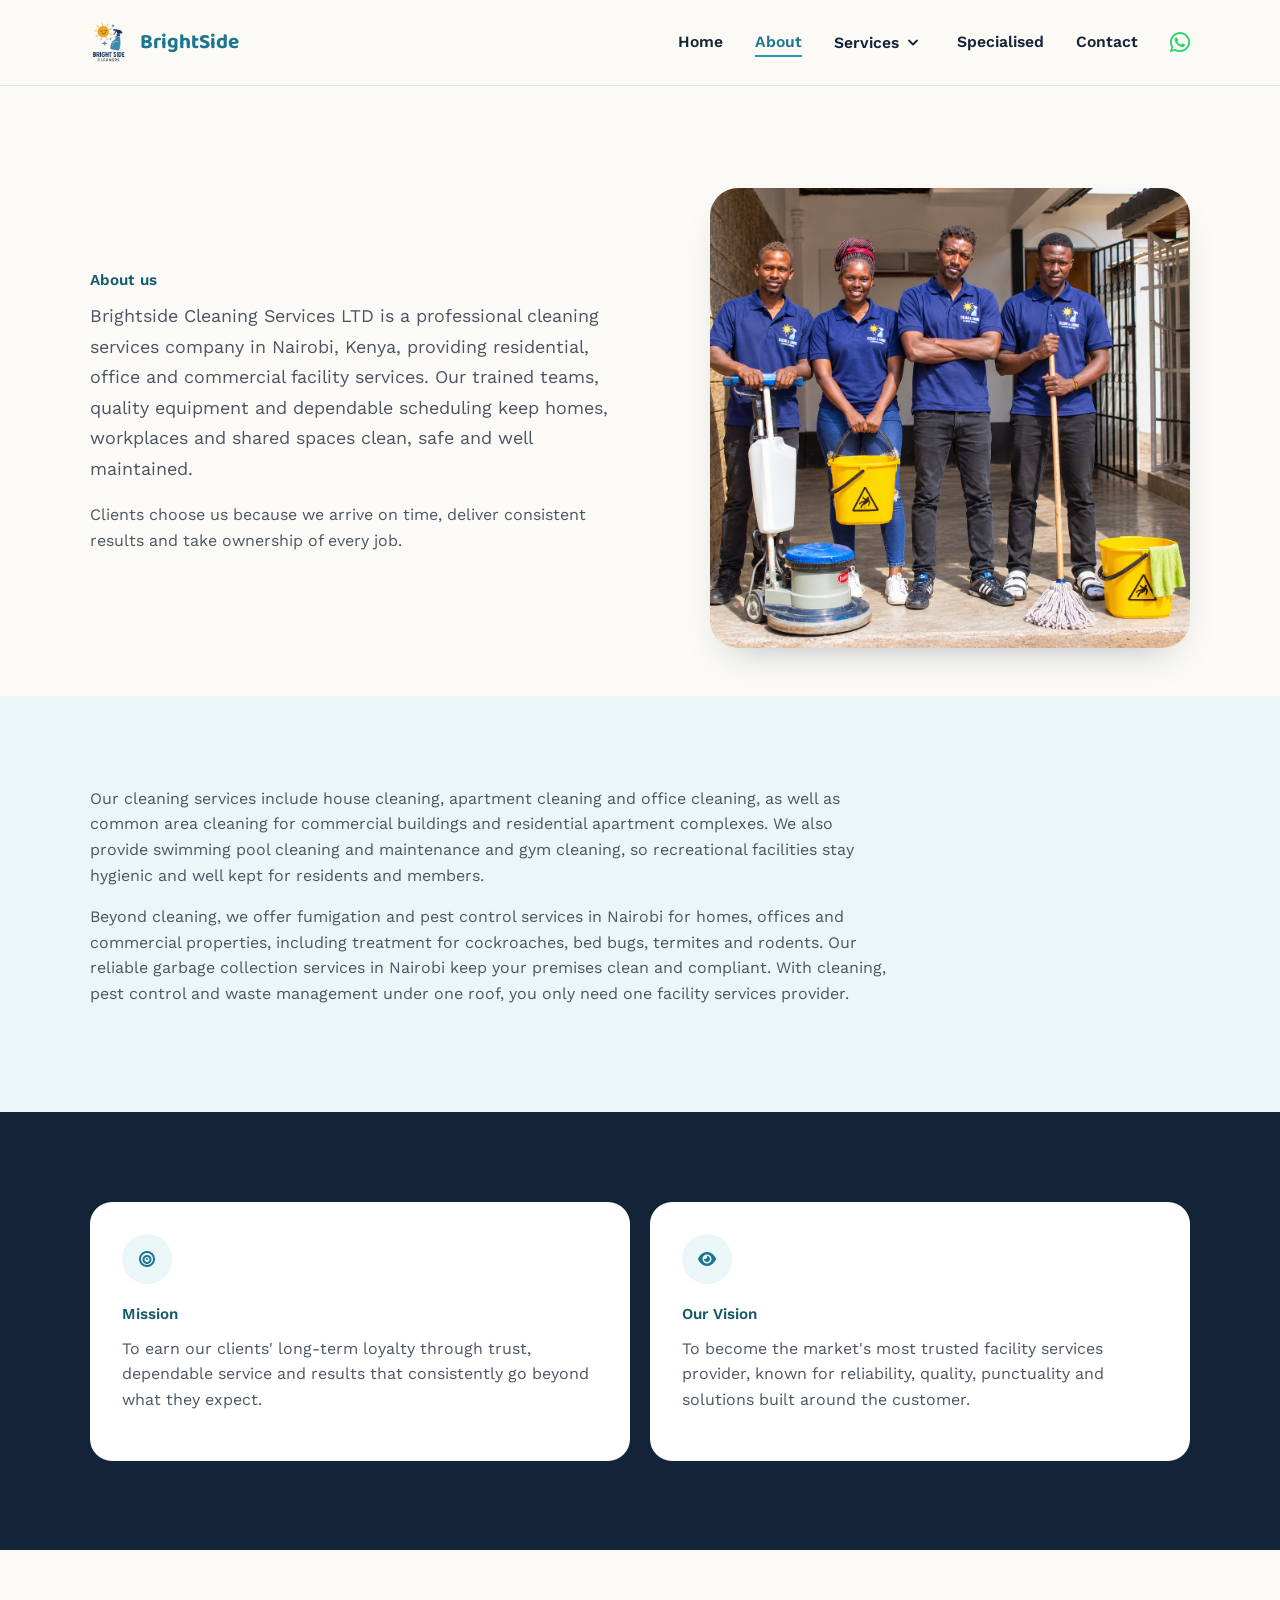
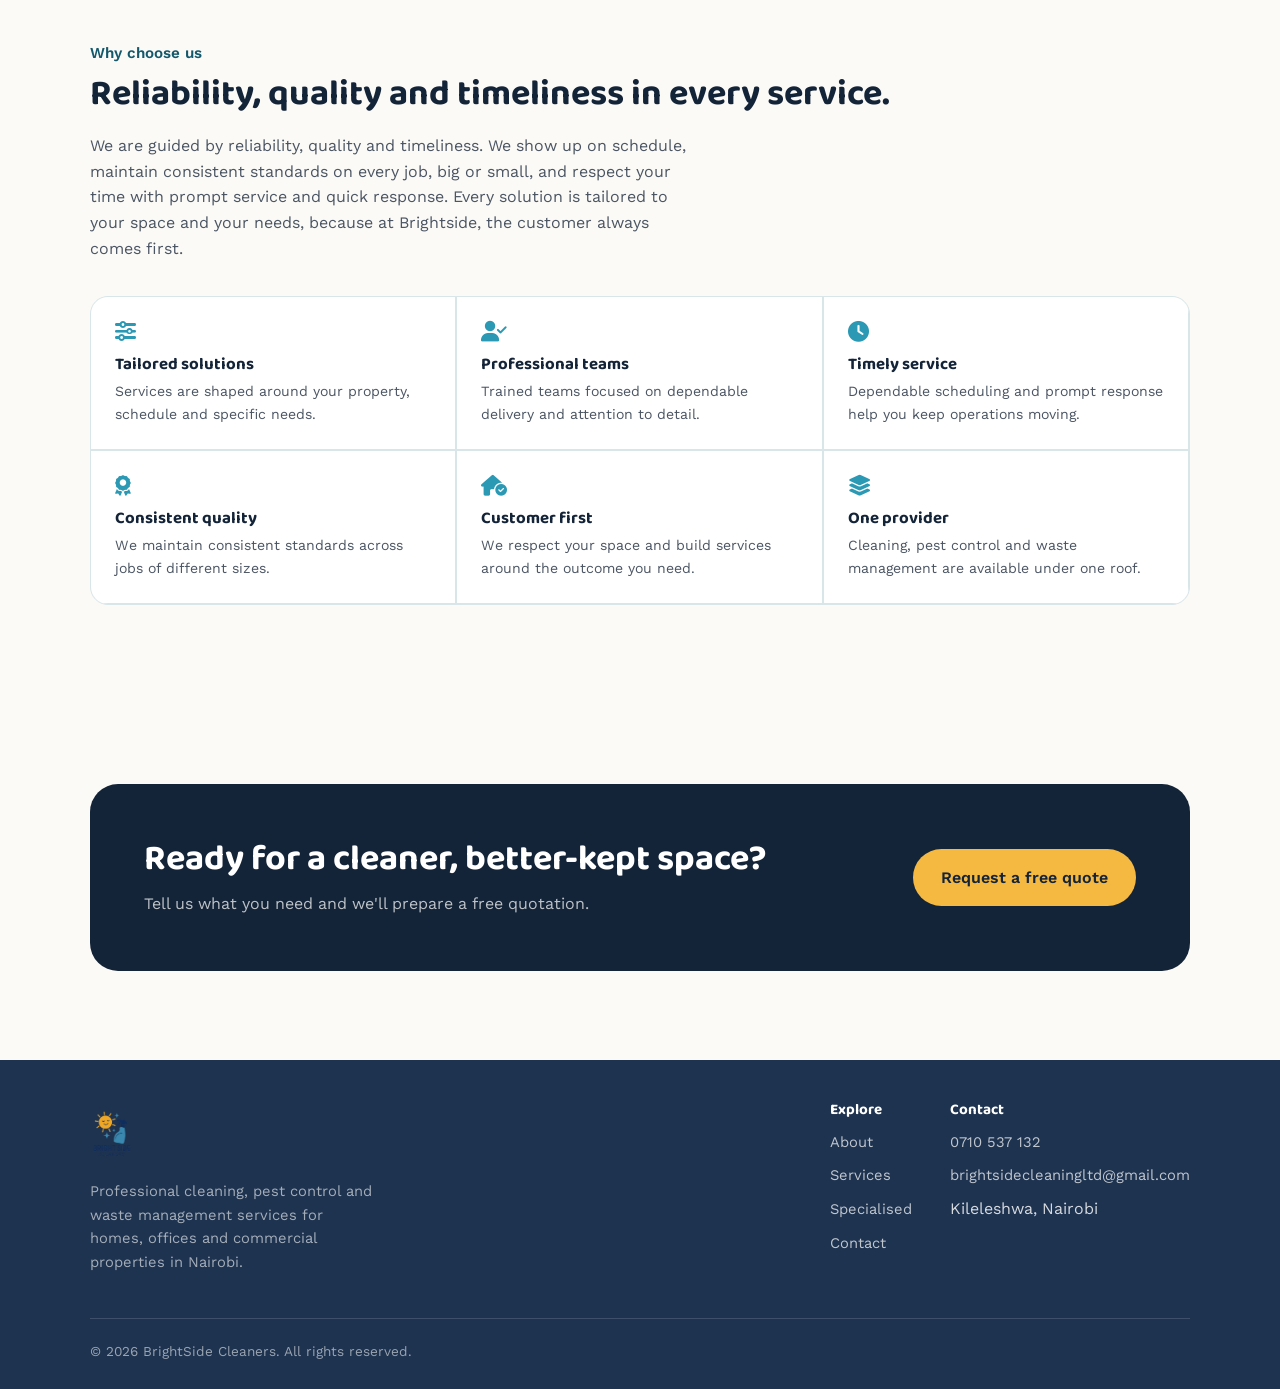
==== about.html @ 04468bd8 "first commit" ====
<!doctype html>
<html lang="en">
<head>
<meta charset="UTF-8"><meta name="viewport" content="width=device-width, initial-scale=1">
<title>About BrightSide Cleaning Services LTD | Nairobi</title><meta name="description" content="Learn about Brightside Cleaning Services LTD, our mission, vision and customer-focused approach to cleaning, pest control and waste management in Nairobi.">
<link rel="icon" href="images/logo.png">
<link rel="preconnect" href="https://fonts.googleapis.com"><link rel="preconnect" href="https://fonts.gstatic.com" crossorigin>
<link href="https://fonts.googleapis.com/css2?family=Baloo+2:wght@500;600;700;800&family=Work+Sans:wght@400;500;600;700&display=swap" rel="stylesheet">
<link rel="stylesheet" href="style.css"><link rel="stylesheet" href="https://cdnjs.cloudflare.com/ajax/libs/font-awesome/6.5.2/css/all.min.css">
</head><body>
<header>
  <nav class="nav">
    <a href="index.html" class="brand" aria-label="BrightSide Cleaners home">
      <img class="brand-mark" src="images/logo.png" alt="BrightSide Cleaners logo"><span>BrightSide</span>
    </a>
    <button class="nav-toggle" id="navToggle" aria-label="Toggle navigation" aria-expanded="false">
      <span></span><span></span><span></span>
    </button>
    <ul class="nav-links" id="navLinks">
      <li><a href="index.html">Home</a></li>
      <li><a href="about.html" aria-current="page">About</a></li>
      <li class="has-dropdown">
  <a href="services.html" class="dropdown-trigger">Services</a>
  <button type="button" class="dropdown-toggle" aria-expanded="false" aria-controls="service-dropdown" aria-label="Toggle services menu">
    <svg class="chevron" width="12" height="12" viewBox="0 0 12 12" fill="none" aria-hidden="true">
      <path d="M2 4.5L6 8.5L10 4.5" stroke="currentColor" stroke-width="1.8" stroke-linecap="round" stroke-linejoin="round"/>
    </svg>
  </button>
  <ul class="service-dropdown" id="service-dropdown">
    <li><a href="services.html#residential">Residential Cleaning</a></li>
    <li><a href="services.html#office">Office Cleaning</a></li>
    <li><a href="services.html#residential-apartments">Residential Apartment Common Areas</a></li>
    <li><a href="services.html#commercial-common-areas">Commercial Building Common Areas</a></li>
    <li><a href="services.html#pool-gym">Pool &amp; Gym Cleaning</a></li>
    <li><a href="services.html#waste-management">Waste Management</a></li>
    <li><a href="services.html#fumigation">Fumigation &amp; Pest Control</a></li>
    <li><a href="services.html#specialised">Specialised Services</a></li>
  </ul>
</li>
      <li><a href="specialised.html">Specialised</a></li>
      <li><a href="contact.html">Contact</a></li>
      <li class="whatsapp-nav"><a href="https://wa.me/254710537132" target="_blank" rel="noopener noreferrer" aria-label="Chat with us on WhatsApp"><i class="fab fa-whatsapp"></i></a></li>
    </ul>
  </nav>
</header>
<main>
<section class="about-intro reveal">
  <div class="wrap about-intro-grid">
    <div>
      <p class="eyebrow">About us</p>
      
      <p class="lead">Brightside Cleaning Services LTD is a professional cleaning services company in Nairobi, Kenya, providing residential, office and commercial facility services. Our trained teams, quality equipment and dependable scheduling keep homes, workplaces and shared spaces clean, safe and well maintained.</p>
      <p>Clients choose us because we arrive on time, deliver consistent results and take ownership of every job.</p>
    </div>
    <div class="about-feature-image"><img src="images/tem.png" alt="BrightSide Cleaning Services team"></div>
  </div>
</section>

<section class="about-services-summary reveal">
  <div class="wrap">
    
    <p>Our cleaning services include house cleaning, apartment cleaning and office cleaning, as well as common area cleaning for commercial buildings and residential apartment complexes. We also provide swimming pool cleaning and maintenance and gym cleaning, so recreational facilities stay hygienic and well kept for residents and members.</p>
    <p>Beyond cleaning, we offer fumigation and pest control services in Nairobi for homes, offices and commercial properties, including treatment for cockroaches, bed bugs, termites and rodents. Our reliable garbage collection services in Nairobi keep your premises clean and compliant. With cleaning, pest control and waste management under one roof, you only need one facility services provider.</p>
  </div>
</section>

<section class="mission-vision reveal">
  <div class="wrap mv-grid">
    <article><span class="mv-icon"><i class="fa-solid fa-bullseye"></i></span><p class="eyebrow">Mission</p><p>To earn our clients' long-term loyalty through trust, dependable service and results that consistently go beyond what they expect.</p></article>
    <article><span class="mv-icon"><i class="fa-solid fa-eye"></i></span><p class="eyebrow">Our Vision</p><p>To become the market's most trusted facility services provider, known for reliability, quality, punctuality and solutions built around the customer.</p></article>
  </div>
</section>

<section class="why reveal" id="why">
  <div class="wrap">
    <p class="eyebrow">Why choose us</p><h2>Reliability, quality and timeliness in every service.</h2>
    <p>We are guided by reliability, quality and timeliness. We show up on schedule, maintain consistent standards on every job, big or small, and respect your time with prompt service and quick response. Every solution is tailored to your space and your needs, because at Brightside, the customer always comes first.</p>
    <div class="why-grid">
      <div class="why-item"><i class="fa-solid fa-sliders"></i><h3>Tailored solutions</h3><p>Services are shaped around your property, schedule and specific needs.</p></div>
      <div class="why-item"><i class="fa-solid fa-user-check"></i><h3>Professional teams</h3><p>Trained teams focused on dependable delivery and attention to detail.</p></div>
      <div class="why-item"><i class="fa-solid fa-clock"></i><h3>Timely service</h3><p>Dependable scheduling and prompt response help you keep operations moving.</p></div>
      <div class="why-item"><i class="fa-solid fa-award"></i><h3>Consistent quality</h3><p>We maintain consistent standards across jobs of different sizes.</p></div>
      <div class="why-item"><i class="fa-solid fa-house-circle-check"></i><h3>Customer first</h3><p>We respect your space and build services around the outcome you need.</p></div>
      <div class="why-item"><i class="fa-solid fa-layer-group"></i><h3>One provider</h3><p>Cleaning, pest control and waste management are available under one roof.</p></div>
    </div>
  </div>
</section>
<section class="reveal"><div class="wrap"><div class="cta-banner"><div><h2>Ready for a cleaner, better-kept space?</h2><p>Tell us what you need and we'll prepare a free quotation.</p></div><a class="btn btn-sun" href="contact.html">Request a free quote</a></div></div></section>
</main>

<footer>
  <div class="wrap">
    <div class="footer-top">
      <div>
        <div class="footer-brand"><img class="brand-mark" src="images/logo.png" alt="BrightSide Cleaners logo"></div>
        <p style="color:rgba(255,255,255,0.6);max-width:32ch;margin-top:0.9rem;font-size:0.92rem;">Professional cleaning, pest control and waste management services for homes, offices and commercial properties in Nairobi.</p>
      </div>
      <div class="footer-links">
        <div>
          <h4>Explore</h4>
          <ul><li><a href="about.html">About</a></li><li><a href="services.html">Services</a></li><li><a href="specialised.html">Specialised</a></li><li><a href="contact.html">Contact</a></li></ul>
        </div>
        <div>
          <h4>Contact</h4>
          <ul><li><a href="tel:0710537132">0710 537 132</a></li><li><a href="mailto:brightsidecleaningltd@gmail.com">brightsidecleaningltd@gmail.com</a></li><li>Kileleshwa, Nairobi</li></ul>
        </div>
      </div>
    </div>
    <div class="footer-bottom"><span>© <span id="year"></span> BrightSide Cleaners. All rights reserved.</span></div>
  </div>
</footer>
<script src="script.js"></script>

</body></html>
---- style.css ----
:root{
  --teal:        #2B98B4;
  --teal-dark:   #1C7690;
  --teal-deep:   #14586C;
  --navy:        #142438;
  --navy-soft:   #1E3350;
  --sun:         #F5B942;
  --sun-dark:    #E0A227;
  --cream:       #FBFAF6;
  --teal-tint:   #EAF6F8;
  --ink:         #1B2430;
  --ink-soft:    #4B5563;
  --line:        #D9E6E9;
  --radius-blob: 42% 58% 61% 39% / 45% 40% 60% 55%;
  --shadow-soft: 0 18px 40px -22px rgba(20,36,56,0.35);
  --maxw: 1180px;
}

*, *::before, *::after{ box-sizing: border-box; }
html{ scroll-behavior: smooth; }

@media (prefers-reduced-motion: reduce){
  html{ scroll-behavior: auto; }
  *, *::before, *::after{ animation-duration: 0.001ms !important; animation-iteration-count: 1 !important; transition-duration: 0.001ms !important; }
}

body{
  margin: 0;
  font-family: "Work Sans", "Segoe UI", Arial, sans-serif;
  color: var(--ink);
  background: var(--cream);
  line-height: 1.6;
  -webkit-font-smoothing: antialiased;
}

h1, h2, h3, h4{
  font-family: "Baloo 2", "Segoe UI", Arial, sans-serif;
  color: var(--navy);
  line-height: 1.15;
  margin: 0 0 0.5em;
  font-weight: 700;
}

h1{ font-size: clamp(2.3rem, 4.4vw, 3.6rem); }
h2{ font-size: clamp(1.7rem, 2.8vw, 2.4rem); }
h3{ font-size: 1.28rem; }

p{ margin: 0 0 1em; color: var(--ink-soft); max-width: 62ch; }

a{ color: inherit; text-decoration: none; }

img{ max-width: 100%; display: block; }

.wrap{
  max-width: var(--maxw);
  margin: 0 auto;
  padding: 0 clamp(1.25rem, 4vw, 2.5rem);
}

section{ padding: clamp(3.5rem, 7vw, 6rem) 0; }

.eyebrow{
  display: inline-block;
  color: var(--teal-deep);
  font-weight: 600;
  font-size: 0.95rem;
  margin-bottom: 0.6em;
}

.btn{
  display: inline-flex;
  align-items: center;
  gap: 0.5em;
  padding: 0.85em 1.6em;
  border-radius: 999px;
  font-weight: 600;
  font-size: 1rem;
  border: 2px solid transparent;
  cursor: pointer;
  transition: transform 0.18s ease, box-shadow 0.18s ease, background 0.18s ease, color 0.18s ease;
  font-family: inherit;
}
.btn-primary{
  background: var(--teal);
  color: #fff;
}
.btn-primary:hover{ background: var(--teal-dark); transform: translateY(-2px); }
.btn-ghost{
  background: transparent;
  border-color: rgba(255,255,255,0.55);
  color: inherit;
}
.btn-ghost:hover{ border-color: var(--teal); color: var(--teal-dark); }
.btn-sun{
  background: var(--sun);
  color: var(--navy);
}
.btn-sun:hover{ background: var(--sun-dark); transform: translateY(-2px); }


header{
  position: sticky;
  top: 0;
  z-index: 50;
  background: rgba(251,250,246,0.9);
  backdrop-filter: blur(8px);
  border-bottom: 1px solid var(--line);
}
.nav{
  display: flex;
  align-items: center;
  justify-content: space-between;
  padding: 0.9rem clamp(1.25rem, 4vw, 2.5rem);
  max-width: var(--maxw);
  margin: 0 auto;
}
.brand{
  display: flex;
  align-items: center;
  gap: 0.6em;
  font-family: "Baloo 2", sans-serif;
  font-weight: 700;
  font-size: 1.3rem;
  color: var(--navy);
}

.brand-mark{
  height: 56px;
  width: auto;
  max-width: none;
  object-fit: contain;
  flex-shrink: 0;
  display: block;
}
.brand span{ color: var(--teal-dark); }

.nav-links{
  display: flex;
  align-items: center;
  gap: 2rem;
  list-style: none;
  margin: 0;
  padding: 0;
}
.nav-links a{
  font-weight: 600;
  font-size: 0.98rem;
  color: var(--navy);
  position: relative;
  padding: 0.2em 0;
}
.nav-links a::after{
  content: "";
  position: absolute;
  left: 0; right: 100%;
  bottom: -2px;
  height: 2px;
  background: var(--teal);
  transition: right 0.25s ease;
}
.nav-links a:hover::after{ right: 0; }
.nav-links a[aria-current="page"]{ color: var(--teal-dark); }
.nav-links a[aria-current="page"]::after{ right: 0; }

.nav-cta{ display: flex; align-items: center; gap: 1rem; }
.nav-cta .btn .short-label{ display:none; }
.nav-toggle{
  display: none;
  background: none; border: none; cursor: pointer;
  padding: 0.4rem;
}
.nav-toggle span{
  display: block; width: 24px; height: 2px; background: var(--navy);
  margin: 5px 0; transition: transform .2s ease, opacity .2s ease;
}

@media (max-width: 880px){
  .nav-links{
    position: absolute;
    top: 100%; left: 0; right: 0;
    background: var(--cream);
    flex-direction: column;
    align-items: flex-start;
    padding: 1.2rem clamp(1.25rem, 4vw, 2.5rem) 1.6rem;
    border-bottom: 1px solid var(--line);
    gap: 1.1rem;
    display: none;
  }
  .nav-links.open{ display: flex; }
  .nav-toggle{ display: block; }
  .nav-cta .btn{ padding: 0.7em 1.1em; font-size: 0.9rem; white-space: nowrap; }
  .nav-cta .btn .full-number{ display:none; }
  .nav-cta .btn .short-label{ display:inline; }
  .brand-mark{ height: 44px; }
}


.hero-full{
  position: relative;
  min-height: min(78vh, 640px);
  display: flex;
  align-items: flex-start;
  overflow: hidden;
}
.hero-media{
  position: absolute;
  inset: 0;
  z-index: 0;
  background: radial-gradient(
    140% 140% at 78% 22%,
    #D6ECF7 0%,
    #9ED0E8 22%,
    #6FADCE 42%,
    #5A92B3 65%,
    #4C86A6 100%
  );
}
.hero-content{
  position: relative;
  z-index: 2;
  width: 100%;
  padding: clamp(2rem, 4vw, 3rem) 0 clamp(6rem, 12vw, 8.5rem);
}
.hero-content h1{
  color: #fff;
  font-size: clamp(2.4rem, 5.2vw, 4rem);
  text-transform: uppercase;
  letter-spacing: -0.01em;
  max-width: 14ch;
  margin-bottom: 0.4em;
}
.hero-content p{
  color: rgba(255,255,255,0.9);
  max-width: 46ch;
  font-size: 1.05rem;
}
.hero-content .hero-actions{ display: flex; gap: 1rem; margin-top: 1.6rem; flex-wrap: wrap; }
.btn-ghost.light{ border-color: rgba(255,255,255,0.65); color: #fff; }
.btn-ghost.light:hover{ border-color: var(--sun); color: var(--sun); }


.hero-photo{
  position: absolute;
  top: 0;
  bottom: 0;
  right: 0;
  width: min(48%, 640px);
  z-index: 1;
  pointer-events: none;
}
.hero-photo img{
  width: 100%;
  height: 100%;
  object-fit: cover;
  object-position: center 35%;
  -webkit-mask-image: linear-gradient(to right, transparent 0%, #000 40%);
  mask-image: linear-gradient(to right, transparent 0%, #000 40%);
}


@media (max-width: 900px){
  .hero-photo{ width: 46%; }
  .hero-photo img{ object-position: 60% 30%; }
  .hero-content .wrap{ padding-right: 44%; }
  .hero-content h1{ font-size: clamp(1.6rem, 6.2vw, 3rem); }
  .hero-content p{ font-size: 0.95rem; }
  .hero-content .btn{ padding: 0.7em 1.2em; font-size: 0.92rem; }
}


.icon-row{
  position: relative;
  z-index: 2;
  margin-top: clamp(-4.5rem, -8vw, -3.2rem);
  margin-bottom: clamp(2rem, 5vw, 3.5rem);
  display: grid;
  grid-template-columns: repeat(3, 1fr);
  gap: 1.4rem;
}
.icon-card{
  background: var(--navy);
  border-radius: 20px;
  padding: 1.8rem 1.6rem;
  box-shadow: var(--shadow-soft);
}
.icon-card h3, .icon-card p{ color: #fff; }
.icon-card p{ color: rgba(255,255,255,0.68); font-size: 0.92rem; margin: 0; }
.icon-card.light{
  background: #fff;
  box-shadow: none;
  border: 1px solid var(--line);
  padding: 1.6rem 1.4rem;
}
.icon-card.light h3{ color: var(--navy); }
.icon-card.light p{ color: var(--ink-soft); }
.icon-circle{
  display: inline-flex;
  align-items: center;
  justify-content: center;
  width: 52px; height: 52px;
  border-radius: 50%;
  background: var(--teal);
  margin-bottom: 1rem;
}
.icon-circle svg{ width: 24px; height: 24px; }
.icon-circle.teal{ background: var(--teal); }
@media (max-width: 780px){
  .icon-row{ grid-template-columns: 1fr; margin-top: clamp(-2.4rem, -6vw, -1.6rem); }
}


.quote-banner{
  display: grid;
  grid-template-columns: 1fr 1fr;
  background: var(--navy);
  border-radius: 0;
  overflow: hidden;
}
.quote-copy{ display: flex; align-items: center; }
.quote-inner{
  padding: clamp(2.6rem, 6vw, 4rem) clamp(1.5rem, 5vw, 4rem);
  max-width: 480px;
  margin-left: auto;
}
.quote-inner h2{ color: #fff; text-transform: uppercase; }
.quote-inner p{ color: rgba(255,255,255,0.72); }
.quote-media img{ width: 100%; height: 100%; object-fit: cover; min-height: 320px; }
@media (max-width: 780px){
  .quote-banner{ grid-template-columns: 1fr; }
  .quote-media img{ min-height: 240px; }
  .quote-inner{ margin: 0; max-width: none; }
}


.hero{
  padding-top: clamp(3rem, 7vw, 5rem);
  position: relative;
  overflow: hidden;
}
.hero .wrap{
  display: grid;
  grid-template-columns: 1.05fr 0.85fr;
  gap: clamp(2rem, 5vw, 4rem);
  align-items: center;
}
.hero-copy .stats{
  display: flex;
  gap: clamp(1.4rem, 3vw, 2.6rem);
  margin-top: 2rem;
  flex-wrap: wrap;
}
.hero-copy .stat b{
  display: block;
  font-family: "Baloo 2", sans-serif;
  font-size: 1.7rem;
  color: var(--teal-deep);
}
.hero-copy .stat span{
  font-size: 0.88rem;
  color: var(--ink-soft);
}
.hero-actions{ display: flex; gap: 1rem; margin-top: 2rem; flex-wrap: wrap; }

.hero-visual{
  position: relative;
  display: flex;
  justify-content: center;
}
.hero-blob{
  position: relative;
  width: min(100%, 380px);
}
.hero-blob img{
  width: 100%;
  aspect-ratio: 3/4;
  object-fit: cover;
  border-radius: var(--radius-blob);
  box-shadow: var(--shadow-soft);
}
.hero-blob::before{
  content:"";
  position: absolute;
  inset: -18px;
  border-radius: var(--radius-blob);
  border: 2px dashed rgba(43,152,180,0.45);
  z-index: -1;
}
.hero-badge{
  position: absolute;
  bottom: -18px;
  left: -28px;
  background: #fff;
  border-radius: 18px;
  box-shadow: var(--shadow-soft);
  padding: 0.9rem 1.15rem;
  display: flex;
  align-items: center;
  gap: 0.7rem;
  max-width: 210px;
}
.hero-badge svg{ width: 34px; height: 34px; flex-shrink: 0; }
.hero-badge strong{ display:block; font-size: 0.92rem; color: var(--navy); }
.hero-badge small{ color: var(--ink-soft); font-size: 0.78rem; }

.wave{
  display: block;
  width: 100%;
  line-height: 0;
  margin-top: clamp(2.5rem, 6vw, 4rem);
}
.wave svg{ width: 100%; height: auto; display:block; }


.page-hero{
  background: var(--teal-tint);
  padding: clamp(2.6rem, 6vw, 3.8rem) 0 clamp(2rem, 5vw, 3rem);
}
.page-hero .crumb{
  font-size: 0.88rem;
  color: var(--teal-deep);
  font-weight: 600;
  margin-bottom: 0.9rem;
}
.page-hero .crumb a{ color: var(--ink-soft); }
.page-hero .crumb a:hover{ color: var(--teal-deep); }
.page-hero h1{ margin-bottom: 0.4em; }
.page-hero p{ max-width: 60ch; }


.about .wrap{
  display: grid;
  grid-template-columns: 0.85fr 1.15fr;
  gap: clamp(2rem, 5vw, 4rem);
  align-items: center;
}
.about-media{
  position: relative;
}
.about-media img{
  border-radius: 24px 24px 24px 90px;
  box-shadow: var(--shadow-soft);
  width: 100%;
  object-fit: cover;
  aspect-ratio: 4/3.4;
}
.about-media .dot-field{
  position: absolute;
  bottom: -22px;
  right: -22px;
  width: 92px;
  height: 92px;
  z-index: -1;
}
.value-list{
  list-style: none;
  margin: 1.5rem 0 0;
  padding: 0;
  display: grid;
  gap: 0.9rem;
}
.value-list li{
  display: flex;
  gap: 0.8rem;
  align-items: flex-start;
  padding-bottom: 0.9rem;
  border-bottom: 1px solid var(--line);
}
.value-list li:last-child{ border-bottom: none; }
.value-list svg{ width: 22px; height: 22px; flex-shrink: 0; margin-top: 0.15rem; color: var(--teal); }
.value-list b{ color: var(--navy); }


.services{ background: var(--teal-tint); }
.tab-row{
  display: flex;
  flex-wrap: wrap;
  gap: 0.6rem;
  margin: 2rem 0 2.4rem;
}
.tab-btn{
  border: 2px solid var(--teal);
  background: transparent;
  color: var(--teal-deep);
  padding: 0.6em 1.3em;
  border-radius: 999px;
  font-family: "Baloo 2", sans-serif;
  font-weight: 600;
  font-size: 0.98rem;
  cursor: pointer;
  transition: background .18s ease, color .18s ease;
}
.tab-btn.active, .tab-btn:hover{
  background: var(--teal);
  color: #fff;
}
.tab-panels{ position: relative; }
.tab-panel{
  display: none;
  grid-template-columns: 1fr 1fr;
  gap: clamp(1.6rem, 4vw, 3rem);
  align-items: center;
}
.tab-panel.active{ display: grid; }
.tab-panel img{
  border-radius: 20px;
  box-shadow: var(--shadow-soft);
  aspect-ratio: 4/3.2;
  object-fit: cover;
  width: 100%;
}
.tab-panel ul{
  list-style: none;
  margin: 1.2rem 0 0;
  padding: 0;
  display: grid;
  gap: 0.8rem;
}
.tab-panel ul li{
  padding-left: 1.6rem;
  position: relative;
  color: var(--ink-soft);
}
.tab-panel ul li::before{
  content: "";
  position: absolute;
  left: 0; top: 0.55em;
  width: 8px; height: 8px;
  border-radius: 50%;
  background: var(--sun);
}
.tab-panel ul li b{ color: var(--navy); }


.why .wrap > p{ max-width: 60ch; }
.why-grid{
  display: grid;
  grid-template-columns: repeat(auto-fit, minmax(230px, 1fr));
  gap: 0;
  margin-top: 2.2rem;
  border-top: 1px solid var(--line);
  border-left: 1px solid var(--line);
}
.why-item{
  padding: 1.8rem 1.6rem;
  border-right: 1px solid var(--line);
  border-bottom: 1px solid var(--line);
}
.why-item svg{ width: 30px; height: 30px; color: var(--teal); margin-bottom: 0.8rem; }
.why-item h3{ margin-bottom: 0.35em; font-size: 1.1rem; }
.why-item p{ font-size: 0.94rem; margin: 0; }


.specialized{ background: var(--navy); color: #fff; }
.specialized h2, .specialized .eyebrow{ color: #fff; }
.specialized .eyebrow{ color: var(--sun); }
.specialized > .wrap > p{ color: rgba(255,255,255,0.75); }
.zig{
  display: grid;
  grid-template-columns: 1fr 1fr;
  gap: clamp(1.8rem, 5vw, 3.4rem);
  align-items: center;
  padding: 2.6rem 0;
  border-bottom: 1px solid rgba(255,255,255,0.12);
}
.zig:last-child{ border-bottom: none; }
.zig:nth-child(even) .zig-media{ order: 2; }
.zig-media img{
  border-radius: 18px;
  aspect-ratio: 5/3.6;
  object-fit: cover;
  box-shadow: 0 24px 50px -20px rgba(0,0,0,0.55);
}
.zig-text h3{ color: #fff; }
.zig-text p{ color: rgba(255,255,255,0.72); }


.contact{ background: var(--cream); }
.contact .wrap{
  display: grid;
  grid-template-columns: 1fr 1fr;
  gap: clamp(2rem, 5vw, 4rem);
  align-items: stretch;
}
.contact-card{
  background: var(--teal);
  color: #fff;
  border-radius: 24px;
  padding: clamp(1.8rem, 4vw, 2.6rem);
  display: flex;
  flex-direction: column;
  justify-content: space-between;
}
.contact-card h3{ color: #fff; }
.contact-list{ list-style: none; margin: 1.4rem 0 0; padding: 0; display: grid; gap: 1.1rem; }
.contact-list li{ display: flex; gap: 0.8rem; align-items: center; }
.contact-list svg{ width: 22px; height: 22px; flex-shrink: 0; }
.contact-list a, .contact-list span{ font-weight: 600; }

.form-card{
  background: #fff;
  border-radius: 24px;
  padding: clamp(1.8rem, 4vw, 2.6rem);
  box-shadow: var(--shadow-soft);
}
.form-row{ display: grid; gap: 1rem; margin-top: 1.2rem; }
.form-row.two{ grid-template-columns: 1fr 1fr; }
label{ display: block; font-size: 0.85rem; font-weight: 600; color: var(--navy); margin-bottom: 0.35em; }
input, select, textarea{
  width: 100%;
  padding: 0.75em 0.9em;
  border-radius: 10px;
  border: 1.5px solid var(--line);
  font-family: inherit;
  font-size: 0.96rem;
  background: var(--cream);
  color: var(--ink);
}
input:focus, select:focus, textarea:focus{
  outline: 2px solid var(--teal);
  outline-offset: 1px;
}
textarea{ resize: vertical; min-height: 90px; }
.form-note{ font-size: 0.82rem; margin-top: 0.9rem; color: var(--ink-soft); }


.teaser-grid{
  display: grid;
  grid-template-columns: repeat(auto-fit, minmax(240px, 1fr));
  gap: 1.6rem;
  margin-top: 2.2rem;
}
.teaser-card{
  background: #fff;
  border-radius: 20px;
  overflow: hidden;
  box-shadow: var(--shadow-soft);
  display: flex;
  flex-direction: column;
  transition: transform 0.2s ease;
}
.teaser-card:hover{ transform: translateY(-4px); }
.teaser-card img{ aspect-ratio: 4/2.8; object-fit: cover; width: 100%; }
.teaser-card .teaser-body{ padding: 1.4rem 1.4rem 1.6rem; display:flex; flex-direction:column; gap: 0.5rem; flex: 1; }
.teaser-card h3{ margin-bottom: 0; }
.teaser-card p{ font-size: 0.94rem; margin: 0; flex: 1; }
.teaser-card .teaser-link{
  color: var(--teal-deep);
  font-weight: 600;
  font-size: 0.92rem;
  display: inline-flex;
  align-items: center;
  gap: 0.3em;
  margin-top: 0.4rem;
}
.teaser-card .teaser-link svg{ width: 16px; height: 16px; transition: transform 0.18s ease; }
.teaser-card:hover .teaser-link svg{ transform: translateX(3px); }


.cta-banner{
  background: var(--navy);
  color: #fff;
  border-radius: 28px;
  padding: clamp(2.2rem, 5vw, 3.4rem);
  display: flex;
  flex-wrap: wrap;
  align-items: center;
  justify-content: space-between;
  gap: 1.6rem;
}
.cta-banner h2{ color: #fff; margin-bottom: 0.3em; }
.cta-banner p{ color: rgba(255,255,255,0.72); margin: 0; }


.partners{ padding-top: 0; padding-bottom: clamp(2rem, 5vw, 3rem); }
.partners .wrap{ text-align: center; }
.partners p.label{
  text-transform: none;
  color: var(--ink-soft);
  font-weight: 600;
  margin-bottom: 1.4rem;
}
.partners-row{
  display: flex;
  flex-wrap: wrap;
  justify-content: center;
  gap: clamp(1.6rem, 5vw, 3.2rem);
  align-items: center;
}
.partners-row span{
  font-family: "Baloo 2", sans-serif;
  font-weight: 600;
  color: var(--ink-soft);
  opacity: 0.8;
  font-size: 1.05rem;
}


footer{
  background: var(--navy-soft);
  color: rgba(255,255,255,0.82);
  padding: 2.6rem 0 1.6rem;
}
.footer-top{
  display: flex;
  flex-wrap: wrap;
  gap: 2rem;
  justify-content: space-between;
  align-items: flex-start;
  padding-bottom: 1.8rem;
  border-bottom: 1px solid rgba(255,255,255,0.14);
}
.footer-brand{ display: flex; align-items: center; gap: 0.6em; font-family:"Baloo 2",sans-serif; font-weight:700; font-size:1.2rem; color:#fff; }
.footer-brand .brand-mark{ height: 64px; width: auto; max-width: none; object-fit: contain; }
.footer-links{ display: flex; gap: 2.4rem; flex-wrap: wrap; }
.footer-links ul{ list-style: none; margin: 0.6rem 0 0; padding: 0; display: grid; gap: 0.5rem; }
.footer-links h4{ color: #fff; font-size: 0.95rem; margin: 0; }
.footer-links a{ color: rgba(255,255,255,0.72); font-size: 0.92rem; }
.footer-links a:hover{ color: var(--sun); }
.footer-bottom{
  display: flex;
  justify-content: space-between;
  flex-wrap: wrap;
  gap: 0.6rem;
  padding-top: 1.4rem;
  font-size: 0.85rem;
  color: rgba(255,255,255,0.55);
}


.reveal{
  opacity: 0;
  transform: translateY(18px);
  transition: opacity 0.6s ease, transform 0.6s ease;
}
.reveal.in{ opacity: 1; transform: none; }


@media (max-width: 900px){
  .hero .wrap{ grid-template-columns: 1fr; }
  .hero-visual{ order: -1; }
  .about .wrap{ grid-template-columns: 1fr; }
  .contact .wrap{ grid-template-columns: 1fr; }
  .tab-panel{ grid-template-columns: 1fr; }
  .zig, .zig:nth-child(even){ grid-template-columns: 1fr; }
  .zig-media{ order: -1 !important; }
  .form-row.two{ grid-template-columns: 1fr; }
}


.nav-cta .btn-primary{
  background: transparent;
  color: #25D366;
  box-shadow: none;
  border: none;
  padding: 0;
  border-radius: 0;
  font-size: 1.8rem;
  line-height: 1;
}
.nav-cta .btn-primary:hover{
  background: transparent;
  color: #128C7E;
  transform: none;
  box-shadow: none;
}
.nav-cta .btn-primary .full-number,
.nav-cta .btn-primary .short-label{
  display: none;
}
.nav-cta .btn-primary i{
  display: block;
}


.nav-links .whatsapp-nav a{
  color: #25D366;
  font-size: 1.45rem;
  display: flex;
  align-items: center;
  padding: 0;
}
.nav-links .whatsapp-nav a::after{
  display: none;
}
.nav-links .whatsapp-nav a:hover{
  color: #128C7E;
}
.nav-links .whatsapp-nav a:hover::after{
  display: none;
}


/* ---------- Contact page (redesign) ---------- */
.btn-wa{ background:#25D366; color:#fff; }
.btn-wa:hover{ background:#1DA851; transform:translateY(-2px); }

.ct-hero{ background:var(--navy); padding:clamp(2.6rem,6vw,4rem) 0 clamp(5rem,10vw,7rem); }
.ct-hero .crumb{ color:var(--sun); font-size:0.88rem; font-weight:600; margin-bottom:0.9rem; }
.ct-hero .crumb a{ color:rgba(255,255,255,0.7); }
.ct-hero h1{ color:#fff; max-width:16ch; }
.ct-hero p{ color:rgba(255,255,255,0.75); }
.ct-hero .ct-quick{ display:flex; flex-wrap:wrap; gap:0.8rem; margin-top:1.4rem; }
.ct-hero .btn-ghost{ border-color:rgba(255,255,255,0.4); color:#fff; }
.ct-hero .btn-ghost:hover{ border-color:var(--sun); color:var(--sun); }

.ct-main{ position:relative; z-index:2; padding-top:0; margin-top:clamp(-4.5rem,-7vw,-3rem); }
.ct-grid{ display:grid; grid-template-columns:1.3fr 0.7fr; gap:clamp(1.4rem,3vw,2.2rem); align-items:start; }

.ct-form{
  background:#fff;
  border:1px solid var(--line);
  border-radius:24px;
  padding:clamp(1.6rem,4vw,2.4rem);
  box-shadow:var(--shadow-soft);
}
.ct-form h2{ font-size:1.6rem; margin-bottom:0.3em; }
.ct-form fieldset{ border:0; padding:0; margin:1.4rem 0 0; min-width:0; }
.ct-form legend{ font-size:0.85rem; font-weight:600; color:var(--navy); margin-bottom:0.6em; padding:0; }
.chips{ display:flex; flex-wrap:wrap; gap:0.5rem; }
.chip{ position:relative; margin:0; }
.chip input{ position:absolute; opacity:0; width:1px; height:1px; padding:0; border:0; }
.chip span{
  display:inline-block;
  padding:0.5em 1em;
  border:1.5px solid var(--line);
  border-radius:999px;
  font-size:0.9rem;
  font-weight:500;
  color:var(--ink-soft);
  background:var(--cream);
  cursor:pointer;
  transition:background 0.18s ease, color 0.18s ease, border-color 0.18s ease;
}
.chip span:hover{ border-color:var(--teal); }
.chip input:checked + span{ background:var(--teal); border-color:var(--teal); color:#fff; }
.chip input:focus-visible + span{ outline:2px solid var(--navy); outline-offset:2px; }
.ct-send{ width:100%; justify-content:center; margin-top:1.4rem; font-size:1.02rem; }

.ct-side{ display:grid; gap:1.2rem; }
.ct-card{ background:#fff; border:1px solid var(--line); border-radius:20px; padding:1.5rem; }
.ct-card h3{ font-size:1.1rem; margin-bottom:0; }
.ct-links{ list-style:none; margin:1rem 0 0; padding:0; display:grid; gap:0.9rem; }
.ct-links li{ display:flex; gap:0.8rem; align-items:center; font-weight:600; color:var(--navy); overflow-wrap:anywhere; }
.ct-ico{
  flex:0 0 auto;
  width:38px; height:38px;
  border-radius:50%;
  background:var(--teal-tint);
  color:var(--teal-deep);
  display:grid; place-items:center;
}
.ct-ico svg{ width:20px; height:20px; }
.ct-steps{ list-style:none; counter-reset:step; margin:1rem 0 0; padding:0; display:grid; gap:1rem; }
.ct-steps li{ counter-increment:step; display:flex; gap:0.8rem; align-items:flex-start; font-size:0.93rem; color:var(--ink-soft); }
.ct-steps li::before{
  content:counter(step);
  flex:0 0 auto;
  width:26px; height:26px;
  border-radius:50%;
  background:var(--sun);
  color:var(--navy);
  font-weight:700;
  font-size:0.85rem;
  display:grid; place-items:center;
}

@media (max-width: 900px){
  .ct-grid{ grid-template-columns:1fr; }
}


/* ---------- Contact page: pin drop map ---------- */
.pin-block{ margin-top:1.2rem; }
.pin-head{ display:flex; flex-wrap:wrap; align-items:center; justify-content:space-between; gap:0.6rem; margin-bottom:0.6rem; }
.pin-label{ font-size:0.85rem; font-weight:600; color:var(--navy); }
.pin-actions{ display:flex; gap:0.5rem; }
.pin-btn{
  border:1.5px solid var(--teal);
  background:transparent;
  color:var(--teal-deep);
  padding:0.4em 0.9em;
  border-radius:999px;
  font-family:inherit;
  font-weight:600;
  font-size:0.85rem;
  cursor:pointer;
  transition:background 0.18s ease, color 0.18s ease;
}
.pin-btn:hover{ background:var(--teal); color:#fff; }
.pin-map{
  height:260px;
  border-radius:14px;
  border:1.5px solid var(--line);
  isolation:isolate;
  background:var(--teal-tint);
}
.ct-pin-wrap{ background:transparent; border:0; }
.ct-pin{
  display:block;
  width:26px; height:26px;
  background:var(--teal);
  border:3px solid #fff;
  border-radius:50% 50% 50% 0;
  transform:rotate(-45deg);
  box-shadow:0 4px 10px rgba(20,36,56,0.4);
}

/* ===== BrightSide 2026 content refresh ===== */
.hero-kicker{color:rgba(255,255,255,.8);font-size:.78rem;letter-spacing:.18em;font-weight:700;margin:0 0 1rem}
.hero-lede{color:rgba(255,255,255,.86);font-size:1.08rem;max-width:55ch;margin:1rem 0 1.5rem}

/* ----- Services dropdown: opens/closes only via the arrow button ----- */
.nav-links>li.has-dropdown{position:relative;display:flex;align-items:center;gap:2px}

.dropdown-toggle{
  background:none;border:0;padding:6px;cursor:pointer;
  color:var(--navy);display:inline-flex;align-items:center;
  border-radius:6px;transition:background .2s;
}
.dropdown-toggle:hover{background:rgba(20,36,56,.07)}
.dropdown-toggle:focus-visible{outline:2px solid var(--teal);outline-offset:2px}

.chevron{transition:transform .25s ease}
.has-dropdown.open .chevron{transform:rotate(180deg)}

.service-dropdown{position:absolute;top:calc(100% + 1rem);right:-1rem;width:300px;background:#fff;border:1px solid var(--line);border-radius:16px;padding:.65rem;list-style:none;margin:0;box-shadow:0 18px 45px -25px rgba(20,36,56,.45);opacity:0;visibility:hidden;transform:translateY(8px);transition:.2s ease;z-index:100}
.has-dropdown.open .service-dropdown{opacity:1;visibility:visible;transform:translateY(0)}
.service-dropdown li a{display:block!important;padding:.62rem .75rem!important;border-radius:10px;font-size:.88rem!important;font-weight:600}
.service-dropdown li a:hover{background:var(--teal-tint);color:var(--teal-dark)}
.service-dropdown li a::after{display:none!important}

.promise-strip{padding:0 0 1rem;background:var(--cream)}
.promise-grid{display:grid;grid-template-columns:repeat(3,1fr);gap:1rem;margin-top:-2.8rem;position:relative;z-index:5}
.promise-card{background:#fff;border:1px solid var(--line);border-radius:18px;padding:1.25rem;display:flex;gap:1rem;box-shadow:var(--shadow-soft)}
.promise-card .icon-circle{flex:0 0 48px;width:48px;height:48px}
.promise-card .icon-circle i{font-size:1rem;color:#fff}
.promise-card h3{font-size:1.08rem;margin-bottom:.25rem}
.promise-card p{font-size:.88rem;margin:0}
.about-split{display:grid;grid-template-columns:1fr 1fr;gap:clamp(2rem,6vw,5rem);align-items:center}
.btn-outline{border:2px solid var(--teal);color:var(--teal-dark);background:transparent}
.btn-outline:hover{background:var(--teal);color:#fff;transform:translateY(-2px)}
.section-intro{max-width:70ch}
.service-card-grid{display:grid;grid-template-columns:repeat(4,1fr);gap:1.15rem;margin-top:2.2rem}
.service-card{background:#fff;border:1px solid var(--line);border-radius:18px;overflow:hidden;box-shadow:0 12px 30px -24px rgba(20,36,56,.5);transition:transform .2s,box-shadow .2s}
.service-card:hover{transform:translateY(-5px);box-shadow:0 22px 45px -28px rgba(20,36,56,.55)}
.service-card img{width:100%;height:180px;object-fit:cover}
.service-card>div{padding:1.2rem}
.service-number{font-size:.72rem;font-weight:800;letter-spacing:.12em;color:var(--teal-dark)}
.service-card h3{font-size:1.1rem;margin:.35rem 0 .45rem}
.service-card p{font-size:.88rem;min-height:4.1em}
.service-card b{font-size:.82rem;color:var(--teal-dark)}
.featured-service{background:var(--navy)}
.featured-service h3,.featured-service p,.featured-service b{color:#fff}
.featured-service .service-number{color:var(--sun)}
.center-action{text-align:center;margin-top:2.2rem}
.coverage{background:var(--navy);color:#fff}
.coverage h2{color:#fff}.coverage p{color:rgba(255,255,255,.72)}
.coverage-grid{display:grid;grid-template-columns:1.3fr .7fr;gap:3rem;align-items:center}
.area-pills{display:flex;flex-wrap:wrap;gap:.55rem;margin-top:1.4rem}
.area-pills span{padding:.5rem .8rem;border:1px solid rgba(255,255,255,.2);border-radius:999px;color:rgba(255,255,255,.85);font-size:.84rem}
.coverage-panel{padding:1.7rem;border:1px solid rgba(255,255,255,.15);border-radius:20px;background:rgba(255,255,255,.05)}
.coverage-panel>i{font-size:1.7rem;color:var(--sun);margin-bottom:1rem}.coverage-panel h3{color:#fff}
.partners{background:#fff}
.logo-grid{display:grid;grid-template-columns:repeat(6,1fr);gap:1rem;margin-top:2rem}
.client-logo{height:110px;border:1px solid var(--line);border-radius:14px;background:#fff;display:flex;align-items:center;justify-content:center;padding:1rem;filter:grayscale(1);transition:.2s}
.client-logo:hover{filter:grayscale(0);transform:translateY(-3px)}
.client-logo img{max-width:100%;max-height:72px;width:auto;object-fit:contain}
.client-logo.image-wide img{max-width:150px}

.about-intro{padding:clamp(4rem,8vw,7rem) 0 3rem}
.about-intro-grid{display:grid;grid-template-columns:1.05fr .95fr;gap:clamp(2rem,7vw,6rem);align-items:center}
.about-intro h1{font-size:clamp(2.6rem,5vw,4.5rem)}
.lead{font-size:1.12rem!important;line-height:1.7}
.about-feature-image{border-radius:28px;overflow:hidden;box-shadow:var(--shadow-soft)}
.about-feature-image img{width:100%;height:460px;object-fit:cover}
.about-services-summary{background:var(--teal-tint)}
.about-services-summary p{max-width:80ch}
.mini-stat-grid{display:grid;grid-template-columns:repeat(3,1fr);gap:1rem;margin-bottom:2.2rem}
.mini-stat-grid>div{background:#fff;padding:1.35rem;border:1px solid var(--line);border-radius:16px}
.mini-stat-grid strong{color:var(--teal);font-size:.8rem;letter-spacing:.12em}
.mini-stat-grid h3{margin:.35rem 0}
.mini-stat-grid p{margin:0;font-size:.9rem}
.mission-vision{background:var(--navy)}
.mv-grid{display:grid;grid-template-columns:1fr 1fr;gap:1.25rem}
.mv-grid article{background:#fff;border-radius:22px;padding:2rem}
.mv-grid h2{margin-bottom:.65rem}
.mv-icon{width:50px;height:50px;border-radius:50%;display:grid;place-items:center;background:var(--teal-tint);color:var(--teal-dark);margin-bottom:1.1rem}
.why{background:var(--cream)}
.why-grid{display:grid;grid-template-columns:repeat(3,1fr);gap:1px;background:var(--line);border:1px solid var(--line);border-radius:18px;overflow:hidden;margin-top:2.2rem}
.why-item{background:#fff;padding:1.5rem}
.why-item>i{font-size:1.3rem;color:var(--teal);margin-bottom:.8rem}
.why-item h3{font-size:1.05rem}.why-item p{font-size:.88rem;margin:0}

.services-hero{padding:clamp(4rem,8vw,7rem) 0 3.5rem;background:linear-gradient(135deg,var(--navy),var(--navy-soft));color:#fff}
.services-hero h1{color:#fff;max-width:850px}.services-hero .eyebrow{color:var(--sun)}.services-hero .lead{color:rgba(255,255,255,.78);max-width:68ch}
.hero-service-links{display:flex;flex-wrap:wrap;gap:.65rem;margin-top:1.5rem}
.hero-service-links a{border:1px solid rgba(255,255,255,.2);padding:.55rem .85rem;border-radius:999px;font-size:.83rem;color:#fff}
.hero-service-links a:hover{border-color:var(--sun);color:var(--sun)}
.service-detail-section{padding:clamp(4rem,7vw,6rem) 0}
.service-detail-section.alt{background:#f1f8f9}
.service-detail-grid{display:grid;grid-template-columns:1fr 1fr;gap:clamp(2rem,6vw,5rem);align-items:center}
.service-detail-grid.reverse .service-detail-image{order:2}
.service-detail-grid.reverse .service-detail-copy{order:1}
.service-detail-image{position:relative;border-radius:24px;overflow:hidden;box-shadow:var(--shadow-soft)}
.service-detail-image>img{width:100%;height:440px;object-fit:cover}
.service-detail-copy h2{font-size:clamp(2rem,3.5vw,3rem)}
.service-detail-copy>p{font-size:1.03rem}
.service-tag{display:inline-block;text-transform:uppercase;letter-spacing:.12em;font-weight:800;font-size:.72rem;color:var(--teal-dark);margin-bottom:.65rem}
.check-list{padding:0;margin:1.2rem 0 1.5rem;list-style:none}
.check-list li{position:relative;padding:.5rem 0 .5rem 1.8rem;border-bottom:1px solid var(--line);font-size:.92rem}
.check-list li::before{content:"✓";position:absolute;left:0;color:var(--teal);font-weight:800}
.text-link{font-weight:700;color:var(--teal-dark)}
.image-duo{overflow:visible}.image-duo>img{border-radius:24px}.image-badge{position:absolute;right:-15px;bottom:20px;background:#fff;padding:.75rem 1rem;border-radius:12px;box-shadow:var(--shadow-soft);font-weight:700;color:var(--navy)}
.image-badge i{color:var(--teal);margin-right:.35rem}
.waste-section{background:#111c24;color:#fff;padding:clamp(4rem,8vw,7rem) 0}
.waste-grid{display:grid;grid-template-columns:1fr 1fr;gap:clamp(2rem,6vw,5rem);align-items:center}
.waste-copy h2{color:#fff;font-size:clamp(2rem,4vw,3.2rem)}
.waste-copy>p{color:rgba(255,255,255,.72)}
.waste-copy .service-tag{color:var(--sun)}
.waste-points{display:grid;grid-template-columns:repeat(3,1fr);gap:.75rem;margin:1.8rem 0}
.waste-points>div{padding:1rem;border:1px solid rgba(255,255,255,.12);border-radius:14px;background:rgba(255,255,255,.04)}
.waste-points i{color:var(--sun);font-size:1.15rem}.waste-points h3{color:#fff;font-size:.95rem;margin:.5rem 0 .25rem}.waste-points p{color:rgba(255,255,255,.62);font-size:.78rem;margin:0}
.waste-visual{position:relative;border-radius:26px;overflow:hidden;min-height:440px;background:#000}
.waste-visual img{width:100%;height:100%;min-height:440px;object-fit:cover}
.waste-overlay{position:absolute;left:1.2rem;right:1.2rem;bottom:1.2rem;padding:1rem;background:rgba(0,0,0,.7);backdrop-filter:blur(5px);border-radius:14px;display:flex;flex-direction:column}
.waste-overlay strong{font-size:1rem;letter-spacing:.1em}.waste-overlay span{font-size:.8rem;color:rgba(255,255,255,.7)}
.pest-section{background:var(--teal-tint)}
.pest-list{display:grid;grid-template-columns:1fr 1fr;gap:.6rem;margin:1.2rem 0}
.pest-list span{padding:.75rem;background:#fff;border-radius:10px;font-weight:600;font-size:.86rem}.pest-list i{color:var(--teal);margin-right:.45rem}
.specialised-hub{background:#fff}
.specialised-heading{display:flex;justify-content:space-between;align-items:end;gap:2rem;margin-bottom:2rem}
.specialised-heading h2{margin:0}
.specialised-grid{display:grid;grid-template-columns:repeat(4,1fr);gap:1rem}
.specialised-grid article{border:1px solid var(--line);border-radius:16px;overflow:hidden;background:#fff}
.specialised-grid img{width:100%;height:180px;object-fit:cover}
.specialised-grid article>div{padding:1rem}.specialised-grid h3{font-size:1rem}.specialised-grid p{font-size:.82rem;margin:0}

@media(max-width:1050px){
 .service-card-grid{grid-template-columns:repeat(2,1fr)}
 .logo-grid{grid-template-columns:repeat(3,1fr)}
 .specialised-grid{grid-template-columns:repeat(2,1fr)}
}
@media(max-width:880px){
 .promise-grid,.about-split,.coverage-grid,.about-intro-grid,.mv-grid,.service-detail-grid,.waste-grid{grid-template-columns:1fr}
 .promise-grid{margin-top:-1.5rem}
 .about-feature-image img{height:340px}
 .mini-stat-grid{grid-template-columns:1fr}
 .why-grid{grid-template-columns:repeat(2,1fr)}
 .service-detail-grid.reverse .service-detail-image,.service-detail-grid.reverse .service-detail-copy{order:initial}
 .service-detail-image>img{height:350px}
 .waste-points{grid-template-columns:1fr}
 .specialised-heading{align-items:flex-start;flex-direction:column}
 .nav-links .has-dropdown{width:100%;flex-wrap:wrap}
 .service-dropdown{position:static;width:100%;box-shadow:none;border:0;border-left:2px solid var(--teal);border-radius:0;padding:.3rem 0 .3rem .5rem;margin:.25rem 0 0;display:none;opacity:1;visibility:visible;transform:none}
 .has-dropdown.open .service-dropdown{display:block}
}
@media(max-width:620px){
 .service-card-grid,.specialised-grid,.logo-grid{grid-template-columns:1fr}
 .why-grid{grid-template-columns:1fr}
 .hero-service-links{flex-direction:column;align-items:flex-start}
 .client-logo{height:95px}
 .service-detail-image>img{height:280px}
 .waste-visual,.waste-visual img{min-height:300px}
}
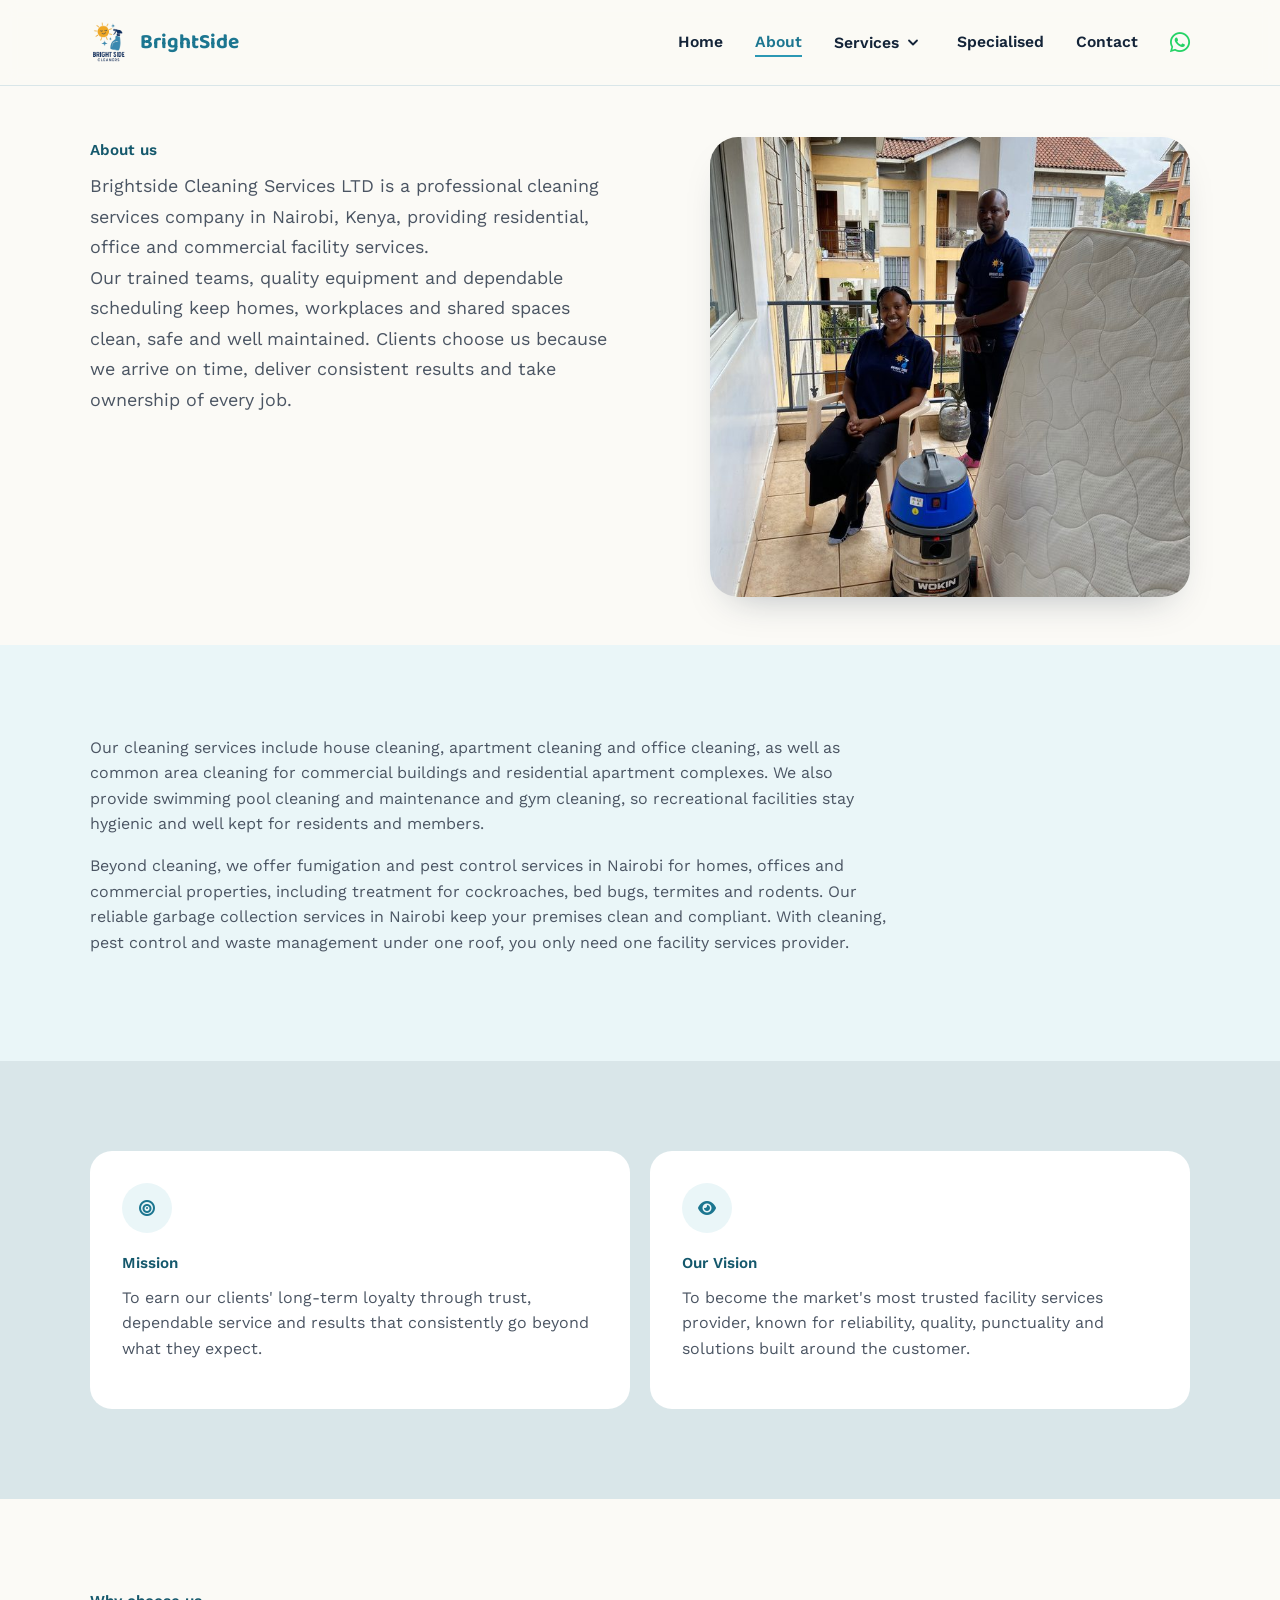
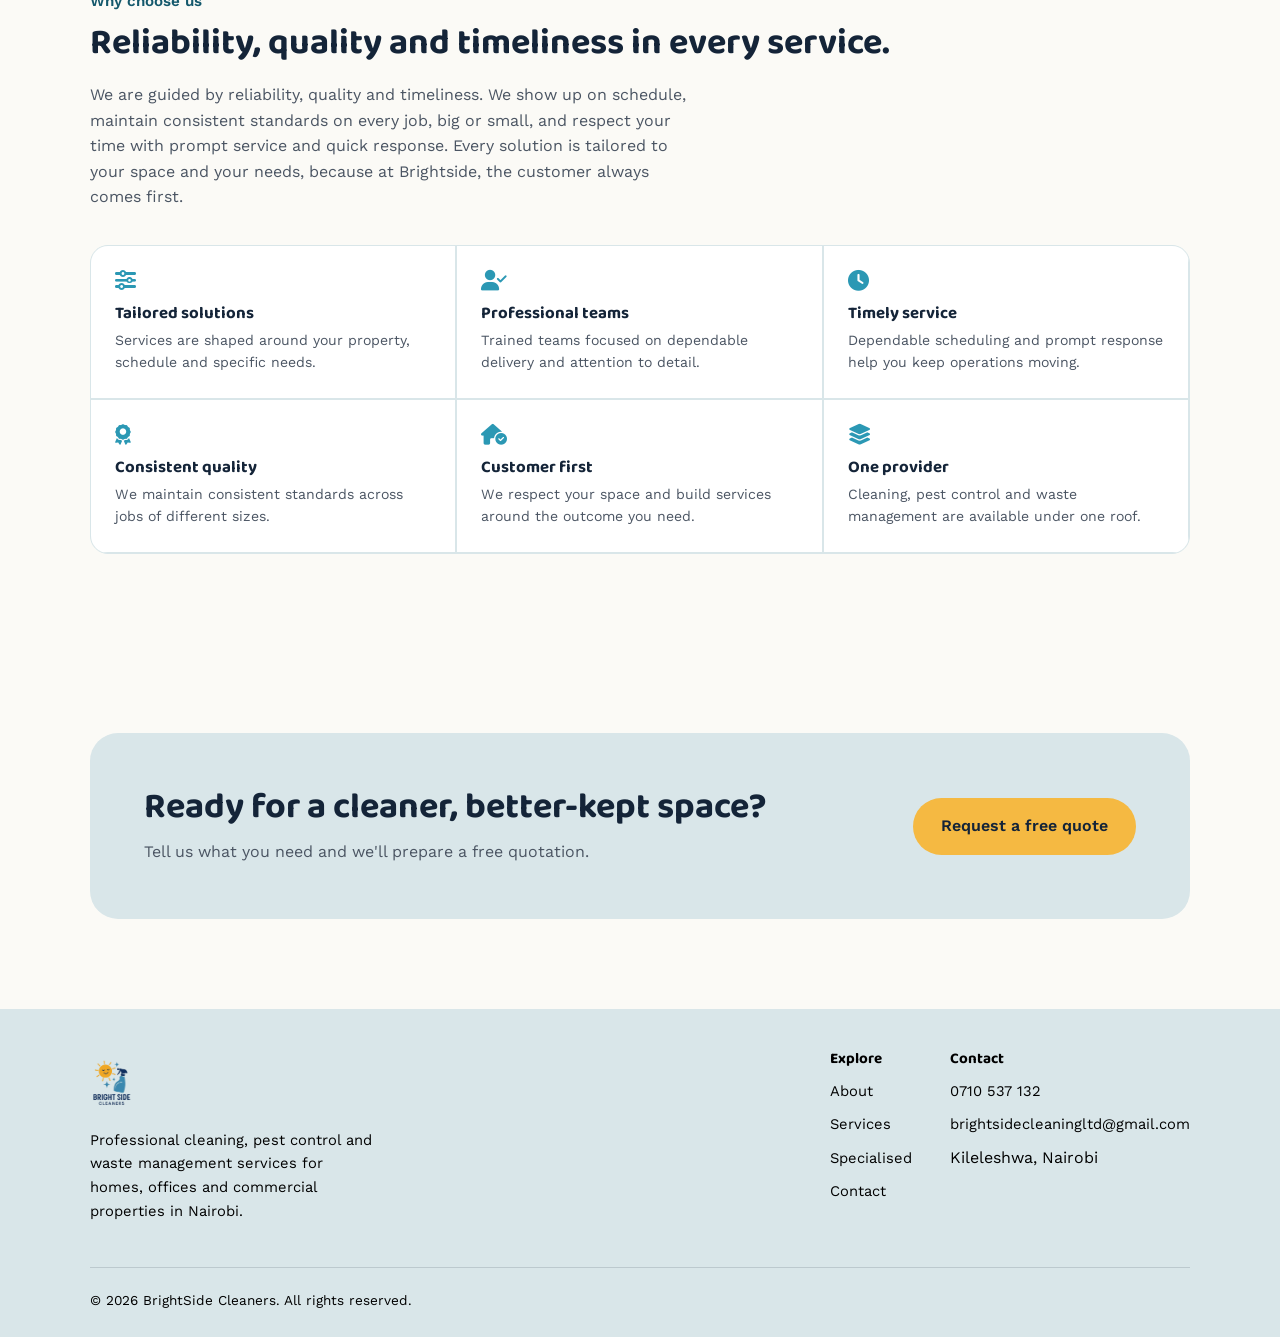
==== commit 87f37b6e: "templates" ====
--- a/about.html
+++ b/about.html
@@ -1,12 +1,18 @@
 <!doctype html>
 <html lang="en">
 <head>
-<meta charset="UTF-8"><meta name="viewport" content="width=device-width, initial-scale=1">
+<meta name="viewport" content="width=920">
 <title>About BrightSide Cleaning Services LTD | Nairobi</title><meta name="description" content="Learn about Brightside Cleaning Services LTD, our mission, vision and customer-focused approach to cleaning, pest control and waste management in Nairobi.">
 <link rel="icon" href="images/logo.png">
 <link rel="preconnect" href="https://fonts.googleapis.com"><link rel="preconnect" href="https://fonts.gstatic.com" crossorigin>
 <link href="https://fonts.googleapis.com/css2?family=Baloo+2:wght@500;600;700;800&family=Work+Sans:wght@400;500;600;700&display=swap" rel="stylesheet">
 <link rel="stylesheet" href="style.css"><link rel="stylesheet" href="https://cdnjs.cloudflare.com/ajax/libs/font-awesome/6.5.2/css/all.min.css">
+<style>
+/* Gap fix: smaller top padding, text aligned to top of image.
+   Move these two rules into style.css (replacing the originals) when convenient. */
+.about-intro{padding:clamp(2rem,4vw,3.5rem) 0 3rem}
+.about-intro-grid{align-items:start}
+</style>
 </head><body>
 <header>
   <nav class="nav">
@@ -48,11 +54,10 @@
   <div class="wrap about-intro-grid">
     <div>
       <p class="eyebrow">About us</p>
-      
-      <p class="lead">Brightside Cleaning Services LTD is a professional cleaning services company in Nairobi, Kenya, providing residential, office and commercial facility services. Our trained teams, quality equipment and dependable scheduling keep homes, workplaces and shared spaces clean, safe and well maintained.</p>
-      <p>Clients choose us because we arrive on time, deliver consistent results and take ownership of every job.</p>
+      <p class="lead">Brightside Cleaning Services LTD is a professional cleaning services company in Nairobi, Kenya, providing residential, office and commercial facility services. <br>Our trained teams, quality equipment and dependable scheduling keep homes, workplaces and shared spaces clean, safe and well maintained.
+      Clients choose us because we arrive on time, deliver consistent results and take ownership of every job.</p>
     </div>
-    <div class="about-feature-image"><img src="images/tem.png" alt="BrightSide Cleaning Services team"></div>
+    <div class="about-feature-image"><img src="images/apartment-balcony.jpg" alt="BrightSide Cleaning Services team"></div>
   </div>
 </section>
 
--- a/style.css
+++ b/style.css
@@ -1061,4 +1061,86 @@
  .client-logo{height:95px}
  .service-detail-image>img{height:280px}
  .waste-visual,.waste-visual img{min-height:300px}
+}
+
+
+/* ===== Navy sections -> --line background, with dark text ===== */
+.icon-card,
+.quote-banner,
+.specialized,
+.cta-banner,
+.ct-hero,
+.featured-service,
+.coverage,
+.mission-vision,
+.services-hero,
+.waste-section,
+footer{
+  background: var(--line);
+}
+
+/* Headings and body text on those sections */
+.icon-card h3, .quote-inner h2, .specialized h2, .zig-text h3,
+.cta-banner h2, .ct-hero h1, .featured-service h3, .coverage h2,
+.coverage h3, .services-hero h1, .waste-copy h2, .waste-points h3,
+.footer-brand, .footer-links h4{
+  color: var(--navy);
+}
+
+.icon-card p, .quote-inner p, .specialized > .wrap > p, .zig-text p,
+.cta-banner p, .ct-hero p, .featured-service p, .featured-service b,
+.coverage p, .services-hero .lead, .waste-copy > p, .waste-points p,
+.footer-links a, .footer-bottom, footer p{
+  color: var(--ink-soft);
+}
+
+/* Small accent labels (were yellow on navy) */
+.specialized .eyebrow, .ct-hero .crumb, .services-hero .eyebrow,
+.featured-service .service-number, .waste-copy .service-tag{
+  color: var(--teal-deep);
+}
+.ct-hero .crumb a{ color: var(--ink-soft); }
+
+/* Pills, outlines and panels */
+.area-pills span{ border-color: rgba(20,36,56,.25); color: var(--navy); }
+.coverage-panel{ border-color: rgba(20,36,56,.15); background: rgba(255,255,255,.55); }
+.coverage-panel > i, .waste-points i{ color: var(--teal-dark); }
+.waste-points > div{ border-color: rgba(20,36,56,.15); background: rgba(255,255,255,.55); }
+.hero-service-links a{ border-color: rgba(20,36,56,.3); color: var(--navy); }
+.hero-service-links a:hover, .footer-links a:hover{ color: var(--teal-dark); border-color: var(--teal-dark); }
+.ct-hero .btn-ghost{ border-color: rgba(20,36,56,.4); color: var(--navy); }
+.ct-hero .btn-ghost:hover{ border-color: var(--teal-dark); color: var(--teal-dark); }
+.footer-top{ border-bottom-color: rgba(20,36,56,.15); }
+
+/* Footer text -> black */
+footer,
+footer p,
+footer span,
+footer li,
+footer small,
+footer a,
+footer h3,
+footer h4,
+.footer-brand,
+.footer-links h4,
+.footer-links a,
+.footer-bottom,
+.footer-bottom a,
+.footer-bottom span{
+  color: #000;
+}
+
+.footer-links a:hover,
+.footer-bottom a:hover{
+  color: var(--teal-dark);
+}
+
+/* Footer tagline + all footer text -> black */
+footer p,
+footer .footer-top p,
+footer .footer-brand + p,
+footer [class*="footer"] p,
+footer [class*="desc"],
+footer [class*="tagline"]{
+  color: #000 !important;
 }
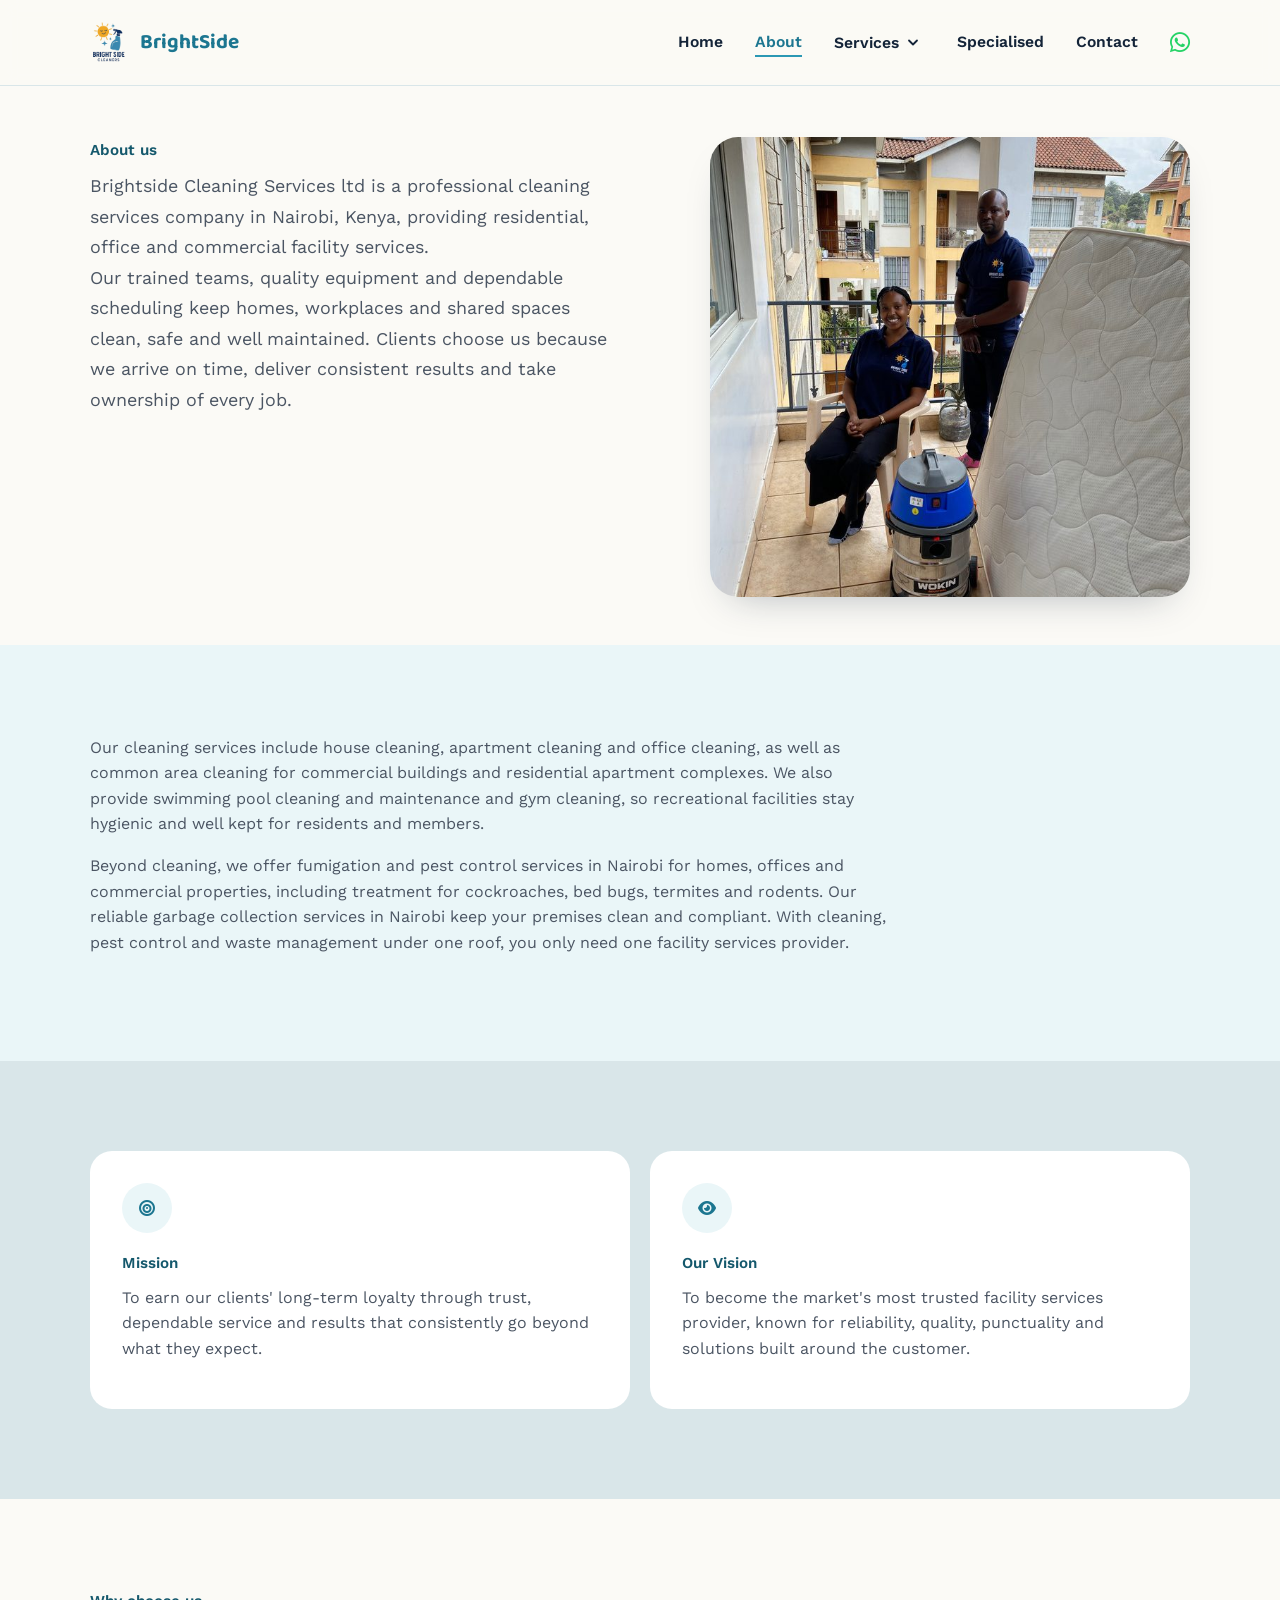
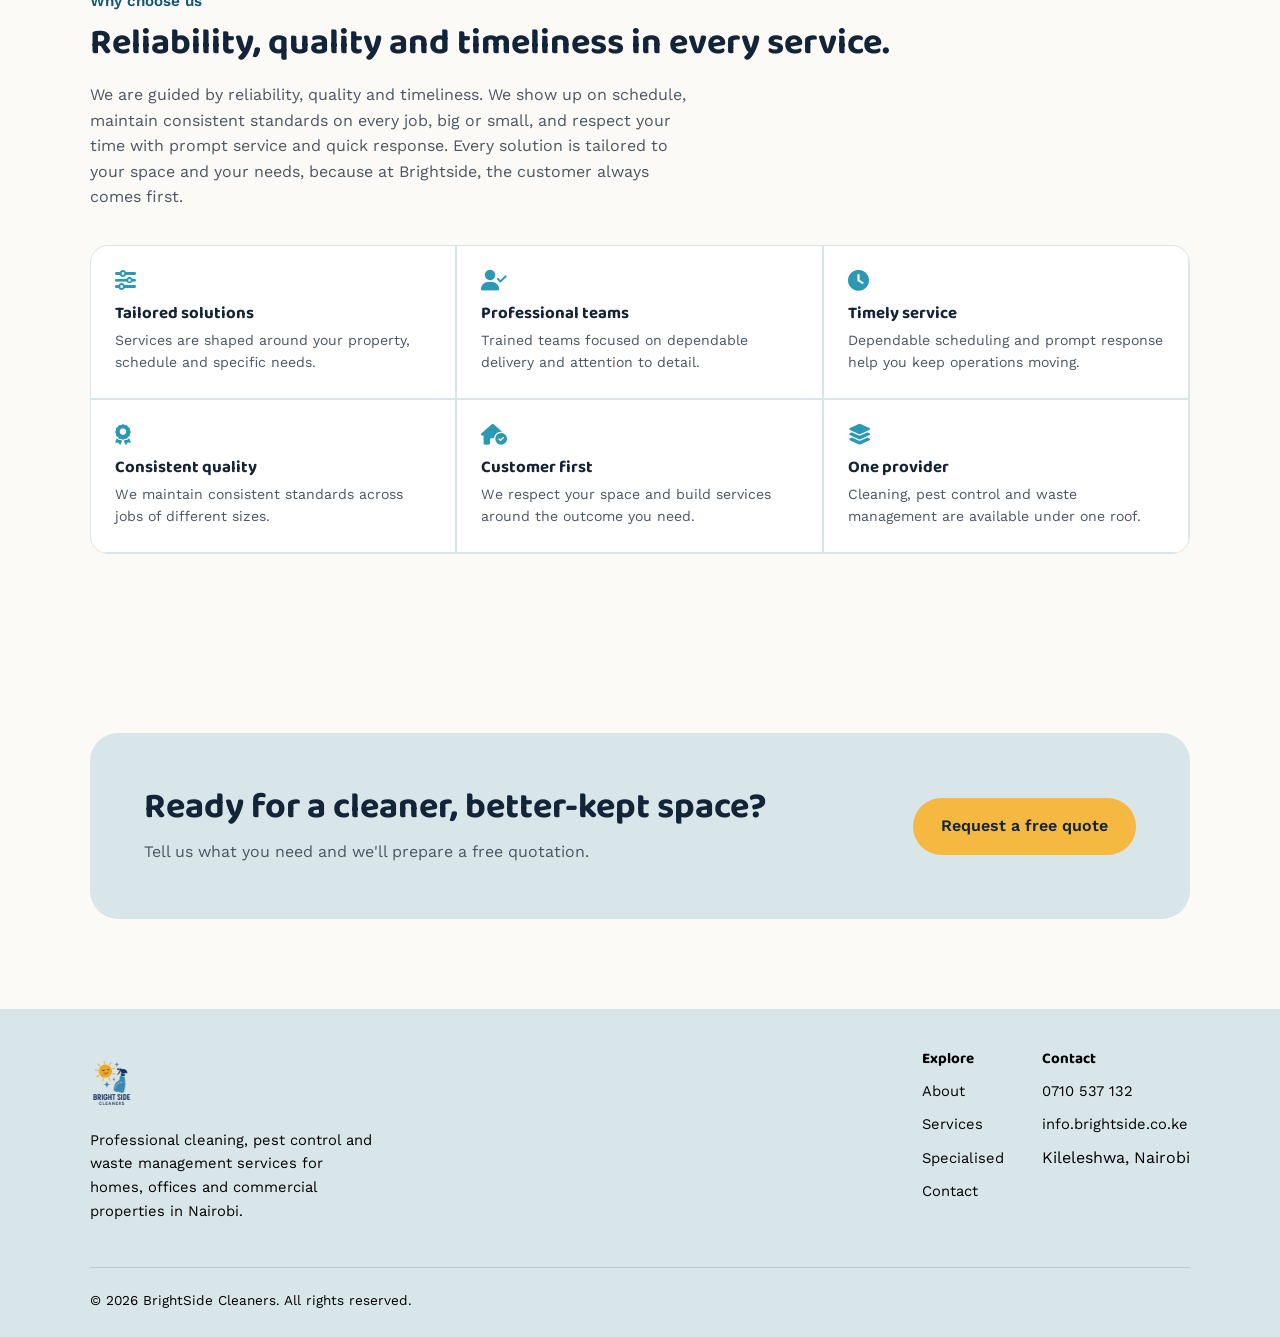
==== commit 0a84b91a: "ltd" ====
--- a/about.html
+++ b/about.html
@@ -54,7 +54,7 @@
   <div class="wrap about-intro-grid">
     <div>
       <p class="eyebrow">About us</p>
-      <p class="lead">Brightside Cleaning Services LTD is a professional cleaning services company in Nairobi, Kenya, providing residential, office and commercial facility services. <br>Our trained teams, quality equipment and dependable scheduling keep homes, workplaces and shared spaces clean, safe and well maintained.
+      <p class="lead">Brightside Cleaning Services ltd is a professional cleaning services company in Nairobi, Kenya, providing residential, office and commercial facility services. <br>Our trained teams, quality equipment and dependable scheduling keep homes, workplaces and shared spaces clean, safe and well maintained.
       Clients choose us because we arrive on time, deliver consistent results and take ownership of every job.</p>
     </div>
     <div class="about-feature-image"><img src="images/apartment-balcony.jpg" alt="BrightSide Cleaning Services team"></div>
@@ -107,7 +107,7 @@
         </div>
         <div>
           <h4>Contact</h4>
-          <ul><li><a href="tel:0710537132">0710 537 132</a></li><li><a href="mailto:brightsidecleaningltd@gmail.com">brightsidecleaningltd@gmail.com</a></li><li>Kileleshwa, Nairobi</li></ul>
+          <ul><li><a href="tel:0710537132">0710 537 132</a></li><li><a href="mailto:info.brightside.co.ke">info.brightside.co.ke</a></li><li>Kileleshwa, Nairobi</li></ul>
         </div>
       </div>
     </div>
